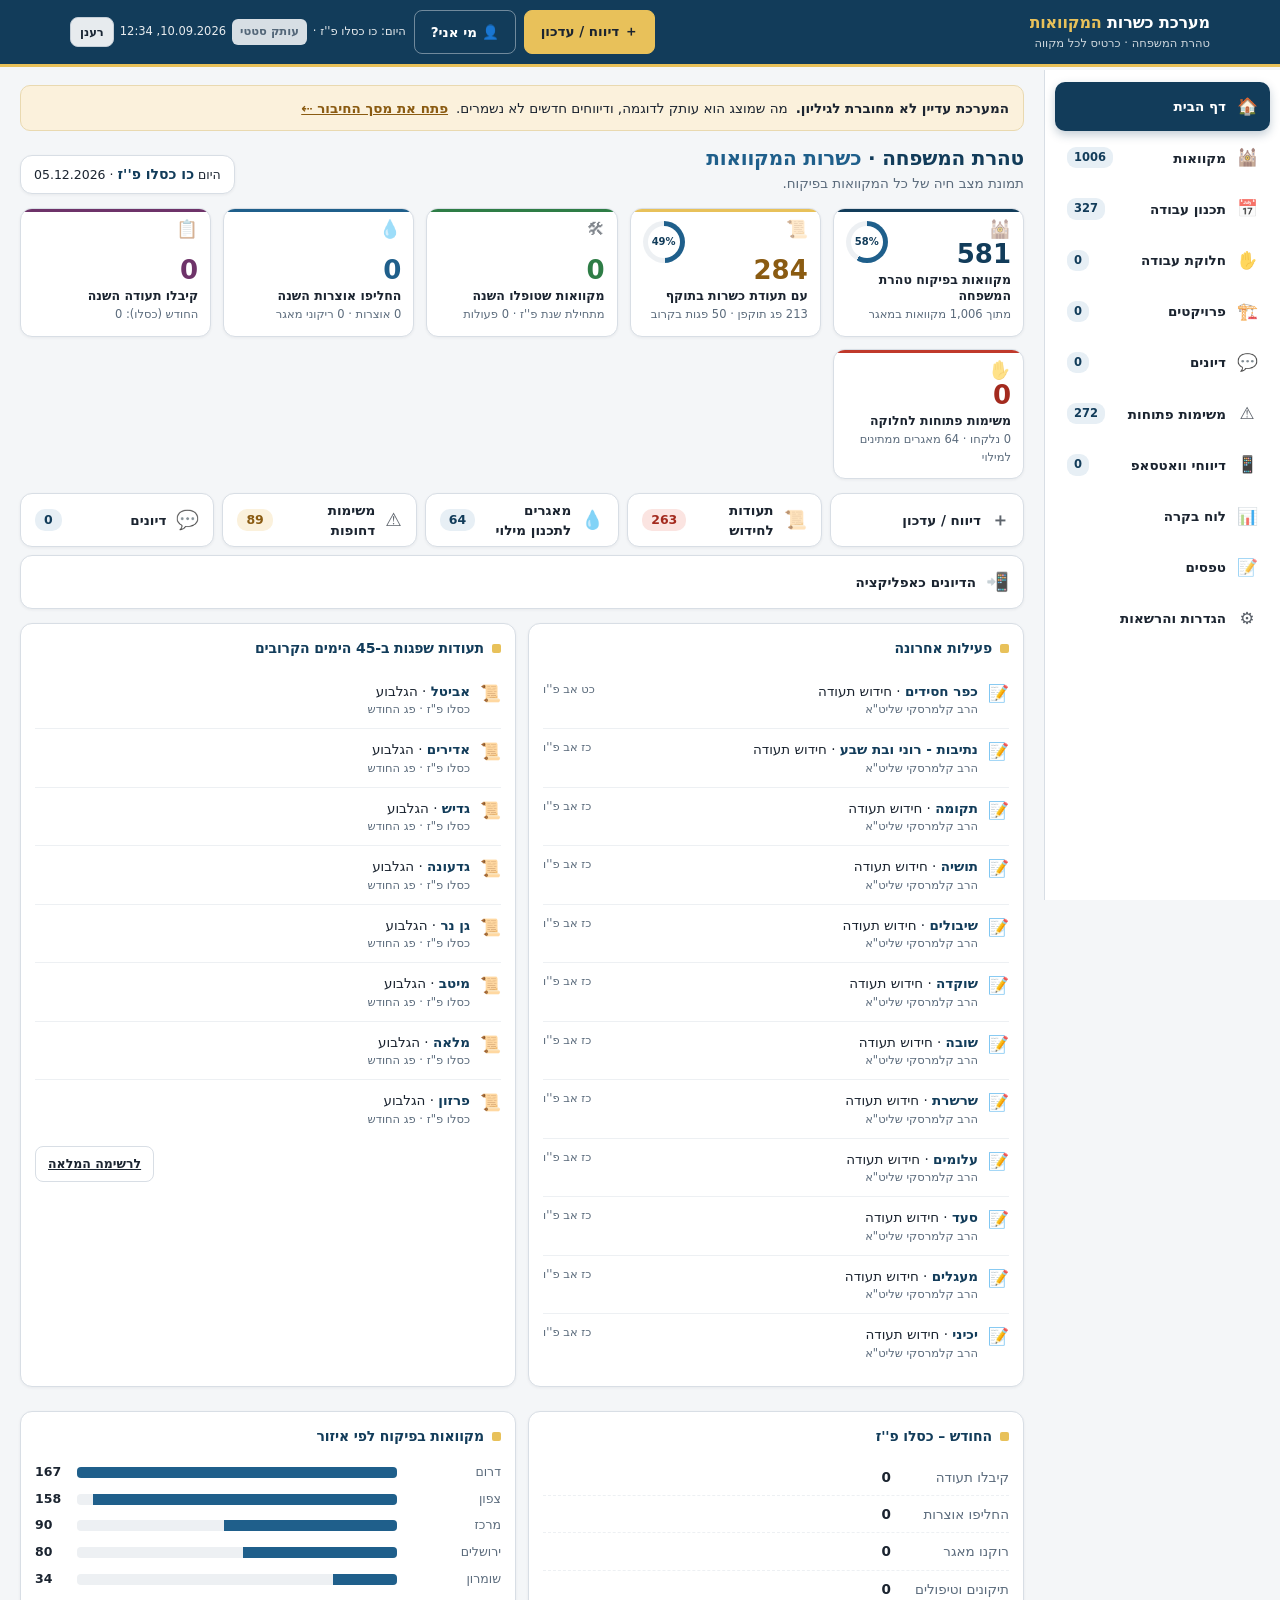
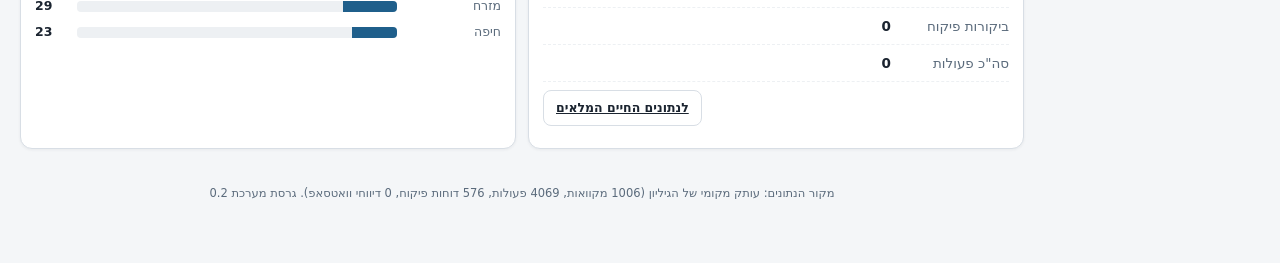
==== app/index.html @ 6f874e1f "סריקת הסתרות בכל המסכים: תיקון פס המדורים והניווט אליו בעקבות הבאג של רשימת ההשלמה, סרקתי את כל האפל" ====
<!DOCTYPE html>
<html lang="he" dir="rtl">
<head>
<meta charset="UTF-8">
<meta name="viewport" content="width=device-width, initial-scale=1.0">
<title>מערכת כשרות המקוואות</title>
<link rel="manifest" href="manifest.json" id="appManifest">
<!-- ?app=talk הוא קיצור ישן. הוא הפנה למניפסט באותו scope של האפליקציה הראשית,
     וכרום מזהה אפליקציה לפי scope – ולכן לא היה מציע להתקין אותה בנפרד לעולם.
     הפניה לאפליקציית הדיונים האמיתית, שיושבת בתיקייה ובscope משלה. -->
<script>if(/[?&]app=talk/.test(location.search)){location.replace("talk/"+location.hash);}</script>
<meta name="theme-color" content="#123C5A">
<meta name="apple-mobile-web-app-capable" content="yes">
<meta name="apple-mobile-web-app-title" content="מקוואות">
<meta name="apple-mobile-web-app-status-bar-style" content="black-translucent">
<link rel="apple-touch-icon" href="apple-touch-icon.png">
<link rel="icon" href="icon-192.png">
<style>
/* ============================================================
   מערכת כשרות המקוואות — מערכת העיצוב.
   CSS טהור · גופני מערכת · RTL לוגי בלבד · Mobile-first
   אותו קובץ משרת גם את אפליקציית הדיונים (app/talk/).
   ============================================================ */

:root{
  /* ---- טוקנים בסיסיים ---- */
  --bg:#F4F6F8; --card:#fff; --line:#D8DEE5; --ink:#1B2430; --muted:#5B6B7C;
  --brand:#123C5A; --brand-2:#1F5F8B; --brand-soft:#E7EFF5; --accent:#E8C15A;
  --ok:#2E7D46; --ok-soft:#E3F3E7; --warn:#B7791F; --warn-soft:#FBF1DC;
  --bad:#C0392B; --bad-soft:#FBE4E1;
  --gray-soft:#EDF0F3; --radius:10px; --shadow:0 1px 3px rgba(27,36,48,.06);

  --line-soft:#EDF0F3;                /* קו הפרדה פנימי בתוך כרטיס */
  --brand-deep:#0E3049;               /* פס לשוניות בכותרת כהה */
  --ink-3:#9AA7B4;                    /* טקסט placeholder */
  --ok-ink:#216235;                   /* טקסט ירוק על ok-soft — AA */
  --warn-ink:#8A5B12;                 /* טקסט כתום על warn-soft — AA */
  --bad-ink:#A32A1E;                  /* טקסט אדום על bad-soft — AA */
  --none:#B8C2CC;                     /* מצב "אין תעודה" */
  --accent-soft:#FDFBF4;              /* רקע "טרם מולא" */
  --accent-line:#EDE1C4;

  --s1:4px; --s2:8px; --s3:12px; --s4:14px; --s5:18px; --s6:24px;
  --radius-sm:8px; --radius-lg:12px; --radius-pill:99px;
  --shadow-2:0 6px 18px rgba(18,36,48,.12);
  --shadow-nav:0 -2px 10px rgba(18,36,48,.06);
  --tap:44px;                         /* מינימום שטח מגע */
  --fs-0:11.5px; --fs-1:12.5px; --fs-2:13.5px; --fs-3:14px;
  --fs-4:16px; --fs-5:20px; --fs-6:26px;
  --font:system-ui,-apple-system,"Segoe UI","Noto Sans Hebrew","Arial Hebrew",Arial,sans-serif;
  --head-h:62px;                      /* גובה הכותרת הדביקה */
  --modal-head-h:67px;                /* כותרת המודאל — פס המדורים נדבק מתחתיה.
                                         forms.js דורס בגובה הנמדד בפועל (כותרת
                                         שנשברת לשתי שורות גבוהה יותר). */
  --bot-h:68px;                       /* גובה סרגל הניווט התחתון */
}

*{box-sizing:border-box;margin:0;padding:0}
[hidden]{display:none!important}
html{font-size:16px}
body{background:var(--bg);color:var(--ink);font-family:var(--font);line-height:1.5;
  min-height:100vh;-webkit-text-size-adjust:100%;padding-bottom:calc(var(--bot-h) + env(safe-area-inset-bottom))}
a{color:var(--brand-2)}
a:hover{color:var(--brand)}
button{font-family:inherit;cursor:pointer}
input,select,textarea{font-family:inherit;font-size:var(--fs-3)}
:focus-visible{outline:3px solid var(--accent);outline-offset:1px}
h1,h2,h3,h4{font-weight:600;letter-spacing:-.01em}
.num,.v,.stat .v,.t3 .num,.live table td{font-variant-numeric:tabular-nums}

/* ============================ שלד ============================ */
header{background:var(--brand);color:#fff;border-bottom:3px solid var(--accent);
  position:sticky;top:0;z-index:20}
.head-inner{max-width:1180px;margin:0 auto;padding:10px 14px}
.head-top{display:flex;align-items:center;gap:10px;flex-wrap:nowrap}
.brand{display:flex;align-items:center;gap:10px;min-width:0}
.brand > div{min-width:0;overflow:hidden}
.brand h1{font-size:var(--fs-4);font-weight:600;white-space:nowrap}
.brand h1 span{color:var(--accent)}
.brand .sub{font-size:var(--fs-0);opacity:.8;white-space:nowrap;overflow:hidden;text-overflow:ellipsis}
.head-actions{display:flex;align-items:center;gap:var(--s2);margin-inline-start:auto}
.head-meta{font-size:var(--fs-0);opacity:.9;display:none;align-items:center;gap:6px}
.head-meta .btn.small{padding:0 9px;min-height:30px;font-size:var(--fs-0)}
.nav-toggle{display:inline-flex;align-items:center;justify-content:center;background:transparent;
  border:1px solid rgba(255,255,255,.4);color:#fff;border-radius:var(--radius-sm);
  width:40px;height:40px;font-size:1.15rem;flex:none}
.nav-toggle.back{font-size:1.4rem;font-weight:600}

.layout{display:flex;align-items:flex-start}
.sidenav{position:fixed;top:0;bottom:0;inset-inline-start:0;width:82vw;max-width:300px;height:100vh;
  z-index:70;background:var(--card);padding:18px 10px;overflow-y:auto;
  transform:translateX(-100%);transition:transform .2s ease;box-shadow:var(--shadow-2)}
[dir="rtl"] .sidenav{transform:translateX(100%)}
body.nav-open .sidenav{transform:none}
.nav-backdrop{display:none}
body.nav-open .nav-backdrop{display:block;position:fixed;inset:0;background:rgba(18,36,48,.4);z-index:65}
nav{display:flex;flex-direction:column;gap:2px}
nav a{display:flex;align-items:center;gap:10px;color:var(--ink);text-decoration:none;
  padding:12px;font-weight:600;font-size:var(--fs-2);border-radius:var(--radius);min-height:var(--tap)}
nav a .ic{font-size:1.05rem;width:22px;text-align:center;flex:none;opacity:.75}
nav a .t{flex:1}
nav a:hover{background:var(--gray-soft);color:var(--ink)}
nav a.on{background:var(--brand);color:#fff}
nav a.on .ic{opacity:1}
nav a .n{background:var(--brand-soft);color:var(--brand);border-radius:9px;padding:2px 7px;
  font-size:var(--fs-0);font-weight:600}
nav a .n:empty{display:none}
nav a.on .n{background:rgba(255,255,255,.22);color:#fff}
main{flex:1;min-width:0;max-width:1180px;margin:0 auto;padding:var(--s4) var(--s4) var(--s6)}
.view{display:none}.view.on{display:block}
.footer{margin-top:var(--s6);font-size:var(--fs-0);color:var(--muted);text-align:center}

/* סרגל ניווט תחתון — מובייל בלבד */
.botnav{position:fixed;inset-inline:0;bottom:0;z-index:60;display:flex;flex-direction:row;align-items:flex-end;
  justify-content:space-around;background:var(--card);border-top:1px solid var(--line);
  box-shadow:var(--shadow-nav);padding:6px 4px calc(6px + env(safe-area-inset-bottom))}
.botnav a{flex:1;max-width:80px;display:flex;flex-direction:column;align-items:center;gap:3px;
  text-decoration:none;color:var(--muted);font-size:var(--fs-0);font-weight:600;
  padding:6px 0;position:relative;min-height:var(--tap)}
.botnav a .ic{font-size:1.15rem;line-height:1}
/* nav a / nav a.on הכלליים חלים גם כאן (הסרגל הוא <nav>) — לנטרל רקע ומצב ריחוף */
.botnav a:hover{background:none;color:var(--brand)}
.botnav a.on{background:none;color:var(--brand)}
.botnav a .n{position:absolute;top:0;inset-inline-start:52%;min-width:17px;height:17px;
  background:var(--bad);color:#fff;border-radius:var(--radius-pill);
  font-size:10px;line-height:17px;text-align:center;padding:0 4px}
.botnav a .n:empty{display:none}
.botnav .fab{margin-top:-26px}
.botnav .fab .ic{width:56px;height:56px;border-radius:50%;background:var(--accent);color:var(--ink);
  display:flex;align-items:center;justify-content:center;font-size:1.5rem;
  box-shadow:0 6px 16px rgba(201,155,46,.45)}
body.talk-app .botnav,body.talk-app .sidenav,body.talk-app .nav-toggle:not(.back),
body.talk-app #btnReport{display:none}
body.talk-app{padding-bottom:0}
/* מודאל פתוח: הסרגל צף מעליו (z-index 60 מול 50) והסתיר את רשימת ההשלמה
   של שם המקווה. הוא גם מיותר כל עוד המודאל פתוח. */
body:has(.modal-bg:not([hidden])) .botnav{display:none}
body:has(.modal-bg:not([hidden])) .toast{bottom:var(--s4)}

/* ============================ כלים ============================ */
.toolbar{background:var(--card);border:1px solid var(--line);border-radius:var(--radius-lg);
  padding:var(--s3);margin-bottom:var(--s4);box-shadow:var(--shadow)}
.toolbar .row{display:flex;gap:var(--s2);flex-wrap:wrap;align-items:end}
.field{display:flex;flex-direction:column;gap:3px;min-width:130px;flex:1}
.field.grow{flex:3;min-width:100%}
.field label{font-size:var(--fs-0);font-weight:600;color:var(--muted)}
.field input,.field select{padding:11px 12px;border:1px solid var(--line);border-radius:var(--radius-sm);
  background:var(--card);width:100%;min-height:var(--tap);color:var(--ink)}
.field input::placeholder{color:var(--ink-3)}
.field input:focus,.field select:focus{border-color:var(--brand-2);outline:none;
  box-shadow:0 0 0 3px rgba(31,95,139,.15)}
.toolbar .summary{margin-top:var(--s2);font-size:var(--fs-1);color:var(--muted);
  display:flex;gap:var(--s3);flex-wrap:wrap;align-items:center}

.btn{border:1px solid var(--line);background:var(--card);border-radius:var(--radius-sm);
  padding:0 16px;min-height:var(--tap);font-weight:600;font-size:var(--fs-2);color:var(--ink);
  display:inline-flex;align-items:center;justify-content:center;gap:6px;white-space:nowrap}
.btn:hover{border-color:var(--brand-2);color:var(--brand)}
.btn:active{background:var(--brand-soft)}
.btn.primary{background:var(--brand);color:#fff;border-color:var(--brand)}
.btn.primary:hover{background:var(--brand-deep);color:#fff}
.btn.small{min-height:36px;padding:0 12px;font-size:var(--fs-1)}
.btn.danger{color:var(--bad);border-color:var(--bad)}
.btn.danger:hover{background:var(--bad-soft);color:var(--bad-ink)}
.btn[disabled]{opacity:.45;cursor:not-allowed}
.btn.block{width:100%}
/* וריאנטים של כפתורי הכותרת — חייבים לבוא אחרי .btn, אחרת היא דורסת אותם */
.report-btn{background:var(--accent);color:var(--ink);border-color:var(--accent);
  font-size:var(--fs-2);font-weight:600;white-space:nowrap}
.report-btn:hover{background:#F2D077;border-color:#F2D077;color:var(--ink)}
.user-btn{background:transparent;color:#fff;border-color:rgba(255,255,255,.4)}
.user-btn:hover{color:#fff;border-color:#fff}
/* בטלפון כפתור הדיווח יושב ב-FAB שבסרגל התחתון — כפילות בכותרת רק דוחקת את השם */
@media (max-width:900px){
  .report-btn{display:none}
  .brand h1{overflow:hidden;text-overflow:ellipsis}
  .head-actions .btn{padding:0 11px;font-size:var(--fs-1)}
}

.chips{display:flex;gap:6px;flex-wrap:wrap}
.chip{border:1px solid var(--line);background:var(--card);border-radius:var(--radius-pill);
  padding:9px 13px;font-size:var(--fs-1);font-weight:600;color:var(--muted);min-height:38px;
  display:inline-flex;align-items:center}
.chip.on{background:var(--brand);color:#fff;border-color:var(--brand)}
.chip .n{margin-inline-start:6px;background:var(--gray-soft);color:var(--muted);
  border-radius:9px;padding:1px 7px;font-size:var(--fs-0)}
.chip .n:empty{display:none}
.chip.on .n{background:rgba(255,255,255,.22);color:#fff}

.badge{display:inline-flex;align-items:center;gap:4px;border-radius:6px;padding:4px 8px;
  font-size:var(--fs-0);font-weight:600;background:var(--gray-soft);color:var(--muted);white-space:nowrap}
/* סימן צורני לפני הצבע — הבחנה גם בעיוורון צבעים */
.badge.ok{background:var(--ok-soft);color:var(--ok-ink)}
.badge.ok::before{content:"✓"}
.badge.warn{background:var(--warn-soft);color:var(--warn-ink)}
.badge.warn::before{content:"▲"}
.badge.bad{background:var(--bad-soft);color:var(--bad-ink)}
.badge.bad::before{content:"■"}
.badge.brand{background:var(--brand-soft);color:var(--brand)}

.pills{display:flex;gap:6px;flex-wrap:wrap}
.pill{border:1px solid var(--line);border-radius:var(--radius-sm);padding:0 14px;min-height:var(--tap);
  font-size:var(--fs-2);cursor:pointer;background:var(--card);color:var(--muted);
  display:inline-flex;align-items:center;justify-content:center;position:relative;flex:1;min-width:80px}
.pill input{position:absolute;opacity:0;width:0;height:0}
.pill:has(input:checked){background:var(--brand);color:#fff;border-color:var(--brand);font-weight:600}
.pill.p0:has(input:checked){background:var(--ok);border-color:var(--ok)}
.pill.p1:has(input:checked){background:var(--warn);border-color:var(--warn)}
.pill.p2:has(input:checked){background:var(--bad);border-color:var(--bad)}
.pill.chk{flex:0 0 auto}
.pill.chk:has(input:checked)::before{content:"✓ "}

/* ==================== רשימת המקוואות ==================== */
.grid{display:grid;grid-template-columns:1fr;gap:var(--s3)}
.mcard{background:var(--card);border:1px solid var(--line);border-radius:var(--radius-lg);
  padding:var(--s3) var(--s4);box-shadow:var(--shadow);cursor:pointer;display:flex;flex-direction:column;
  gap:5px;text-decoration:none;color:inherit;border-inline-start:5px solid var(--none);position:relative}
.mcard:hover{border-color:var(--brand-2)}
.mcard.s-ok{border-inline-start-color:var(--ok)}
.mcard.s-warn{border-inline-start-color:var(--warn)}
.mcard.s-bad{border-inline-start-color:var(--bad)}
.mcard.s-none{border-inline-start-color:var(--none)}
.mcard h3{font-size:var(--fs-4);line-height:1.3}
.mcard .loc{font-size:var(--fs-1);color:var(--muted)}
.mcard .tags{display:flex;gap:5px;flex-wrap:wrap;margin-top:3px}
.mcard .kv{font-size:var(--fs-1);color:var(--muted);display:flex;justify-content:space-between;
  gap:var(--s2);margin-top:5px;padding-top:var(--s2);border-top:1px dashed var(--line)}
.mcard .kv b{color:var(--ink);font-weight:600}
.more{display:flex;justify-content:center;padding:var(--s5)}
.empty{padding:32px 20px;text-align:center;color:var(--muted);font-size:var(--fs-2)}

/* ========================= דף הבית ========================= */
.hero{display:flex;justify-content:space-between;align-items:flex-end;gap:var(--s3);
  flex-wrap:wrap;margin-bottom:var(--s4)}
.hero h2{font-size:var(--fs-5);color:var(--brand)}
.hero h2 span{color:var(--brand-2)}
.hero .sub{color:var(--muted);font-size:var(--fs-2)}
.hero .today{background:var(--card);border:1px solid var(--line);border-radius:var(--radius-lg);
  padding:8px 13px;font-size:var(--fs-1);box-shadow:var(--shadow)}
.hero .today b{color:var(--brand);font-size:var(--fs-3);font-weight:600}

/* האריחים שוטחו: כרטיס לבן, מספר צבוע, פס מצב דק. בלי גרדיאנט ובלי 3D. */
.tiles3d{display:grid;grid-template-columns:1fr 1fr;gap:var(--s3);margin-bottom:var(--s4)}
.t3{position:relative;background:var(--card);border:1px solid var(--line);
  border-radius:var(--radius-lg);padding:var(--s3);text-decoration:none;color:var(--ink);
  display:flex;flex-direction:column;gap:2px;min-height:112px;box-shadow:var(--shadow);overflow:hidden}
.t3::before{content:"";position:absolute;inset-block-start:0;inset-inline:0;height:3px;background:var(--brand)}
.t3:hover{border-color:var(--brand-2);color:var(--ink)}
.t3 .ic{font-size:1.1rem;line-height:1;opacity:.55}
.t3 .num{font-size:var(--fs-6);font-weight:600;line-height:1.15;margin-top:auto;color:var(--brand)}
.t3 .lbl{font-size:var(--fs-1);font-weight:600;line-height:1.3}
.t3 .sub{font-size:var(--fs-0);color:var(--muted)}
.t3.gold::before{background:var(--accent)}   .t3.gold .num{color:var(--warn-ink)}
.t3.green::before{background:var(--ok)}      .t3.green .num{color:var(--ok)}
.t3.teal::before{background:var(--brand-2)}  .t3.teal .num{color:var(--brand-2)}
.t3.plum::before{background:#6E3369}         .t3.plum .num{color:#6E3369}
.t3.rust::before{background:var(--bad)}      .t3.rust .num{color:var(--bad-ink)}
.t3 .ring{position:absolute;top:var(--s3);inset-inline-end:var(--s3);width:42px;height:42px;border-radius:50%;
  background:conic-gradient(var(--brand-2) calc(var(--p) * 1%),var(--gray-soft) 0);display:grid;place-items:center}
.t3 .ring::after{content:attr(data-p) "%";width:32px;height:32px;border-radius:50%;background:var(--card);
  display:grid;place-items:center;font-size:10px;font-weight:600;color:var(--brand)}

.quick{display:flex;gap:var(--s2);flex-wrap:wrap;margin-bottom:var(--s4)}
.quick a,.quick button{flex:1 1 100%;text-decoration:none;background:var(--card);border:1px solid var(--line);
  border-radius:var(--radius-lg);padding:0 var(--s4);min-height:54px;box-shadow:var(--shadow);color:var(--ink);
  display:flex;align-items:center;gap:10px;font-weight:600;font-size:var(--fs-2);font-family:inherit}
.quick a:hover,.quick button:hover{border-color:var(--brand-2);color:var(--ink)}
.quick .ic{font-size:1.15rem;opacity:.7}
.quick .n{margin-inline-start:auto;background:var(--brand-soft);color:var(--brand);
  border-radius:10px;padding:2px 9px;font-size:var(--fs-1)}
.quick .n.bad{background:var(--bad-soft);color:var(--bad-ink)}
.quick .n.warn{background:var(--warn-soft);color:var(--warn-ink)}
.home-grid{display:grid;grid-template-columns:1fr;gap:var(--s3)}
.feed{list-style:none}
.feed li{display:flex;gap:10px;padding:10px 0;border-bottom:1px solid var(--line-soft);
  font-size:var(--fs-2);align-items:flex-start}
.feed li:last-child{border-bottom:0}
.feed .fi{font-size:1.05rem;flex:none}
.feed .ft{flex:1;min-width:0}
.feed .ft b a{text-decoration:none;color:var(--brand);font-weight:600}
.feed small{color:var(--muted);display:block;font-size:var(--fs-0)}

/* ======================= כרטיס מקווה ======================= */
.back{display:inline-flex;align-items:center;gap:6px;margin-bottom:var(--s2);
  font-size:var(--fs-2);text-decoration:none;font-weight:600;min-height:36px}
.card-head{background:var(--card);border:1px solid var(--line);border-radius:var(--radius-lg);
  padding:var(--s4) var(--s4);box-shadow:var(--shadow);margin-bottom:var(--s3)}
.card-head .title{display:flex;justify-content:space-between;align-items:flex-start;gap:var(--s3);flex-wrap:wrap}
.card-head h2{font-size:var(--fs-5);color:var(--brand)}
.card-head .loc{color:var(--muted);font-size:var(--fs-2);margin-top:2px}
.card-head .tags{display:flex;gap:6px;flex-wrap:wrap;margin-top:var(--s2)}
.card-head .actions{display:flex;gap:var(--s2);flex-wrap:wrap;width:100%}
.card-head .actions .btn{flex:1}
.card-head .actions .btn.primary{flex:2}
.kpis{display:grid;grid-template-columns:1fr 1fr;gap:var(--s2);margin-top:var(--s3)}
.kpi{background:var(--brand-soft);border-radius:var(--radius);padding:9px 11px}
.kpi .l{font-size:var(--fs-0);color:var(--muted);font-weight:600}
.kpi .v{font-size:var(--fs-3);font-weight:600;color:var(--brand)}
.kpi .v.v-bad{color:var(--bad-ink)}
.kpi .s{font-size:var(--fs-0);color:var(--muted)}

/* לשוניות: גלילה אופקית עם עיגון, לא גלישה לשורות */
.tabs{display:flex;gap:2px;overflow-x:auto;scroll-snap-type:x proximity;
  -webkit-overflow-scrolling:touch;border-bottom:1px solid var(--line);margin-bottom:var(--s3)}
.tabs::-webkit-scrollbar{display:none}
.tabs button{background:none;border:none;padding:12px var(--s3);font-weight:600;font-size:var(--fs-2);
  color:var(--muted);border-bottom:3px solid transparent;margin-bottom:-1px;white-space:nowrap;
  scroll-snap-align:start;min-height:var(--tap)}
.tabs button.on{color:var(--brand);border-bottom-color:var(--brand)}
.tabs button .n{background:var(--gray-soft);border-radius:9px;padding:1px 7px;
  font-size:var(--fs-0);margin-inline-start:5px}
.tabs button.on .n{background:var(--brand-soft);color:var(--brand)}
.pane{display:none}.pane.on{display:block}

.panel{background:var(--card);border:1px solid var(--line);border-radius:var(--radius-lg);
  padding:var(--s4);margin-bottom:var(--s3);box-shadow:var(--shadow)}
.panel h3{font-size:var(--fs-3);margin-bottom:var(--s3);display:flex;align-items:center;gap:var(--s2);color:var(--brand)}
.panel h3::before{content:"";width:9px;height:9px;background:var(--accent);border-radius:2px;flex:none}
.panel-tools{display:flex;justify-content:flex-end;gap:var(--s2);margin-bottom:var(--s2)}
.dl{display:grid;grid-template-columns:1fr;gap:0}
.dl div{display:flex;gap:var(--s2);padding:8px 0;border-bottom:1px dashed var(--line-soft);font-size:var(--fs-2)}
.dl dt{color:var(--muted);min-width:110px;flex:none}
.dl dd{font-weight:600;word-break:break-word}
.dl dd.none{color:var(--ink-3);font-weight:400}
.dl dd small{color:var(--muted);font-weight:400}
.dl code{direction:ltr;unicode-bidi:isolate;white-space:nowrap;font-size:var(--fs-0);
  background:var(--gray-soft);border-radius:4px;padding:1px 5px}
.tiles{display:grid;grid-template-columns:1fr;gap:var(--s2)}
.tile{border:1px solid var(--line);border-radius:var(--radius);padding:11px 13px;background:var(--card)}
.tile h4{font-size:var(--fs-2);margin-bottom:6px;display:flex;justify-content:space-between;
  align-items:center;gap:var(--s2);flex-wrap:wrap}
.tile .r{display:flex;justify-content:space-between;gap:var(--s2);font-size:var(--fs-1);
  padding:4px 0;color:var(--muted)}
.tile .r b{color:var(--ink);font-weight:600}

.timeline{list-style:none}
.timeline li{display:grid;grid-template-columns:1fr;gap:4px;padding:11px 0;
  border-bottom:1px solid var(--line-soft);font-size:var(--fs-2)}
.timeline .d{font-weight:600;color:var(--brand)}
.timeline .d small{color:var(--muted);font-weight:400;font-size:var(--fs-0);margin-inline-start:6px}
.timeline .t{display:flex;flex-direction:column;gap:4px}
.timeline .t .h{display:flex;gap:6px;flex-wrap:wrap;align-items:center;font-weight:600}
.timeline .t .n{color:var(--muted);font-size:var(--fs-1)}

.insp{border:1px solid var(--line);border-radius:var(--radius);margin-bottom:var(--s2);overflow:hidden}
.insp > summary{list-style:none;cursor:pointer;padding:12px var(--s3);display:flex;gap:var(--s2);
  flex-wrap:wrap;align-items:center;background:var(--card);min-height:var(--tap)}
.insp > summary::-webkit-details-marker{display:none}
.insp > summary .d{font-weight:600;color:var(--brand);min-width:120px}
.insp > summary .r{color:var(--muted);font-size:var(--fs-1);flex:1}
.insp[open] > summary{border-bottom:1px solid var(--line);background:var(--brand-soft)}
.insp .body{padding:var(--s3);display:grid;grid-template-columns:1fr;gap:var(--s2)}
.sec{border:1px solid var(--line);border-radius:var(--radius);padding:10px 12px}
.sec h4{font-size:var(--fs-2);margin-bottom:6px;display:flex;justify-content:space-between;gap:var(--s2)}
.sec .f{display:flex;justify-content:space-between;gap:var(--s2);font-size:var(--fs-1);
  padding:5px 0;border-bottom:1px dotted var(--line-soft)}
.sec .f span:first-child{color:var(--muted)}
.sec .f.v-ok span:last-child{color:var(--ok-ink);font-weight:600}
.sec .f.v-warn span:last-child{color:var(--warn-ink);font-weight:600}
.sec .f.v-bad span:last-child{color:var(--bad-ink);font-weight:600}
.sec .f.v-ok span:last-child::before{content:"✓ "}
.sec .f.v-warn span:last-child::before{content:"▲ "}
.sec .f.v-bad span:last-child::before{content:"■ "}
.sec .f.note{flex-direction:column;gap:2px}
.sec .f.note span:last-child{font-style:italic}
.guidance{grid-column:1/-1;background:var(--warn-soft);border-radius:var(--radius);
  padding:10px 13px;font-size:var(--fs-2);color:var(--ink)}

/* ========================== טפסים ========================== */
.rform .fgrid{display:grid;grid-template-columns:1fr;gap:var(--s3)}
.rform .ff{display:flex;flex-direction:column;gap:6px}
.rform .ff.wide{grid-column:1/-1}
.rform label,.rform .lbl{font-size:var(--fs-2);font-weight:600;color:var(--ink)}
.rform input,.rform select,.rform textarea{width:100%;padding:11px 12px;border:1px solid var(--line);
  border-radius:var(--radius-sm);font-size:var(--fs-3);min-height:var(--tap);background:var(--card);color:var(--ink)}
.rform textarea{min-height:64px;line-height:1.5}
.rform input:focus,.rform select:focus,.rform textarea:focus{border-color:var(--brand-2);outline:none;
  box-shadow:0 0 0 3px rgba(31,95,139,.15)}
.rform .heb{color:var(--brand);font-weight:600;font-size:var(--fs-0)}
.rform .req{color:var(--bad)}
.rform small.hint{font-size:var(--fs-0);color:var(--muted)}
/* "טרם מולא": כל שדה בדיקה שאין בו בחירה מסומן בלי JS */
.rform .ff.st:not(:has(input:checked)){background:var(--accent-soft);border-inline-start:3px solid var(--accent);
  border-radius:var(--radius-sm);padding:8px 10px;margin-inline-start:-10px}
.rform .ff.st:not(:has(input:checked)) .lbl::after{content:"טרם מולא";margin-inline-start:8px;
  background:var(--warn-soft);color:var(--warn-ink);border-radius:6px;padding:3px 7px;
  font-size:var(--fs-0);font-weight:600;white-space:nowrap}
.rform .ff.st:not(:has(input:checked)) .pill{border-color:var(--accent-line)}

.fsec{border:1px solid var(--line);border-radius:var(--radius);margin-top:var(--s3);overflow:hidden;background:var(--card)}
.fsec summary{cursor:pointer;padding:13px var(--s4);font-weight:600;color:var(--brand);
  background:var(--brand-soft);list-style:none;display:flex;align-items:center;gap:var(--s2);min-height:var(--tap)}
.fsec summary::-webkit-details-marker{display:none}
.fsec summary::after{content:"⌄";margin-inline-start:auto;color:var(--brand-2);font-weight:400}
.fsec[open] summary::after{content:"⌃"}
.fsec .cnt{font-size:var(--fs-0);font-weight:600;color:var(--warn-ink);background:var(--warn-soft);
  border-radius:6px;padding:3px 8px}
.fsec .cnt:empty{display:none}
.fsec.done summary{background:var(--ok-soft);color:var(--ok-ink)}
.fsec.done .cnt{background:#fff;color:var(--ok-ink)}
.fsec.done summary::before{content:"✓ "}
.fsec .fgrid{padding:var(--s4)}
/* פס מדורים דביק + מדד התקדמות */
.fsecnav{position:sticky;top:var(--modal-head-h);z-index:1;display:flex;flex-direction:row;gap:5px;overflow-x:auto;
  background:var(--brand-deep);margin:0 calc(-1 * var(--s4));padding:var(--s2) var(--s4);
  scroll-snap-type:x proximity}
.fsecnav::-webkit-scrollbar{display:none}
.fsecnav a{flex:none;scroll-snap-align:start;text-decoration:none;white-space:nowrap;
  background:rgba(255,255,255,.12);color:#D6E2EC;border-radius:6px;padding:8px 10px;
  font-size:var(--fs-1);font-weight:600}
.fsecnav a .c{opacity:.75;font-weight:400}
.fsecnav a.on{background:#fff;color:var(--brand)}
.rform-main{min-width:0}
.fsecnav a.done{background:var(--ok-soft);color:var(--ok-ink)}
.rform-prog{display:flex;align-items:center;gap:var(--s2);font-size:var(--fs-1);color:var(--muted);
  margin-top:var(--s2)}
.rform-prog .trk{flex:1;height:6px;background:var(--gray-soft);border-radius:var(--radius-pill);overflow:hidden}
.rform-prog .fil{display:block;height:100%;background:var(--ok);border-radius:var(--radius-pill)}
.factions{position:sticky;bottom:0;display:flex;align-items:center;gap:var(--s3);
  margin-top:var(--s4);padding:var(--s3) 0;background:var(--card);border-top:1px solid var(--line);flex-wrap:wrap}
.factions .btn.primary{flex:1;min-width:180px}
.fmsg{font-size:var(--fs-1);color:var(--muted)}
.fmsg.ok{color:var(--ok-ink);font-weight:600}
.fmsg.bad{color:var(--bad-ink);font-weight:600}
.locked{display:flex;align-items:center;gap:var(--s2);background:var(--brand-soft);
  border-radius:var(--radius-sm);padding:10px 12px;flex-wrap:wrap}
.locked b{color:var(--brand)}
.lnk{background:none;border:none;color:var(--brand-2);font-size:var(--fs-1);padding:0;cursor:pointer;
  text-decoration:underline}

/* ==================== טבלאות ודוחות ==================== */
.tbl-wrap{overflow-x:auto;border:1px solid var(--line);border-radius:var(--radius-lg);background:var(--card)}
table{width:100%;border-collapse:collapse;font-size:var(--fs-2);background:var(--card)}
th,td{padding:10px 11px;border-bottom:1px solid var(--line-soft);text-align:start;vertical-align:top}
th{background:var(--brand-soft);color:var(--brand);font-size:var(--fs-0);font-weight:600;
  position:sticky;top:0;white-space:nowrap}
tr:last-child td{border-bottom:0}
tr.link{cursor:pointer}
tr.link:hover td{background:var(--brand-soft)}
.selcol{width:38px}
.selcol input{width:22px;height:22px}

.stat-grid{display:grid;grid-template-columns:1fr 1fr;gap:var(--s2);margin-bottom:var(--s4)}
.stat{background:var(--card);border:1px solid var(--line);border-radius:var(--radius-lg);
  padding:var(--s3);box-shadow:var(--shadow)}
.stat .l{font-size:var(--fs-0);color:var(--muted);font-weight:600}
.stat .v{font-size:var(--fs-6);font-weight:600;color:var(--brand);line-height:1.2}
.stat .s{font-size:var(--fs-0);color:var(--muted)}
.stat.ok .v{color:var(--ok)}.stat.warn .v{color:var(--warn-ink)}.stat.bad .v{color:var(--bad-ink)}
.live{background:var(--card);border:1px solid var(--line);border-radius:var(--radius-lg);
  padding:var(--s4);margin-bottom:var(--s4);box-shadow:var(--shadow)}
.live .hd{display:flex;justify-content:space-between;align-items:center;flex-wrap:wrap;
  gap:var(--s2);margin-bottom:var(--s3)}
.live .hd h3{font-size:var(--fs-3);color:var(--brand)}
.live .hd select{padding:10px 12px;border:1px solid var(--line);border-radius:var(--radius-sm);min-height:var(--tap)}
.live table th{text-align:center}
.live table th:first-child,.live table td:first-child{text-align:start;font-weight:600;font-size:var(--fs-2)}
.live table td{text-align:center;font-size:var(--fs-4);font-weight:600;color:var(--brand)}
.live table td small{display:block;font-size:var(--fs-0);font-weight:400;color:var(--muted)}
.two{display:grid;grid-template-columns:1fr;gap:var(--s3)}
.bar{display:flex;align-items:center;gap:var(--s2);font-size:var(--fs-1);padding:4px 0}
.bar .lbl{min-width:96px;color:var(--muted)}
.bar .trk{flex:1;background:var(--gray-soft);border-radius:4px;height:11px;overflow:hidden}
.bar .fil{height:100%;background:var(--brand-2)}
.bar .num{min-width:34px;font-weight:600;text-align:end}
.due-ok{color:var(--ok-ink);font-weight:600}
.due-warn{color:var(--warn-ink);font-weight:600}
.due-bad{color:var(--bad-ink);font-weight:600}
.due-ok::before{content:"✓ "}.due-warn::before{content:"▲ "}.due-bad::before{content:"■ "}

.forms-list{display:grid;grid-template-columns:1fr;gap:var(--s2)}
.form-link{display:block;text-decoration:none;color:inherit;border:1px solid var(--line);
  border-radius:var(--radius);padding:var(--s4);background:var(--card);box-shadow:var(--shadow)}
.form-link:hover{border-color:var(--brand-2)}
.form-link b{display:block;color:var(--brand);margin-bottom:3px;font-size:var(--fs-3)}
.form-link small{color:var(--muted)}
.note-box{background:var(--brand-soft);border-radius:var(--radius);padding:12px var(--s4);
  font-size:var(--fs-2);margin-bottom:var(--s3);color:var(--ink)}
.note-box.conn{background:var(--warn-soft);border:1px solid #E9D9B0;display:flex;gap:var(--s2);
  flex-wrap:wrap;align-items:center}
.note-box.conn a{font-weight:600;color:var(--warn-ink)}

/* ========================= דיונים ========================= */
.talk{display:grid;grid-template-columns:1fr;gap:var(--s3);align-items:start}
.chlist{background:var(--card);border:1px solid var(--line);border-radius:var(--radius-lg);padding:6px}
.chhead{display:flex;justify-content:space-between;align-items:center;padding:8px 10px;gap:6px}
.chsec{display:flex;justify-content:space-between;align-items:center;font-size:var(--fs-0);
  font-weight:600;color:var(--muted);padding:10px 10px 6px;margin-top:4px;border-top:1px solid var(--line-soft)}
.ch{display:flex;align-items:center;gap:var(--s2);padding:11px 10px;border-radius:var(--radius-sm);
  text-decoration:none;color:var(--ink);font-size:var(--fs-2);min-height:var(--tap)}
.ch .chi{width:34px;height:34px;border-radius:10px;background:var(--gray-soft);text-align:center;
  line-height:34px;flex:none}
.ch span:not(.chi):not(.n){flex:1;min-width:0;overflow:hidden;text-overflow:ellipsis;white-space:nowrap}
.ch small{color:var(--muted);font-size:var(--fs-0);white-space:nowrap}
.ch:hover{background:var(--gray-soft);color:var(--ink)}
.ch.on{background:var(--brand-soft);color:var(--brand);font-weight:600}
.ch.on small{color:var(--brand-2)}
.chmain{background:var(--card);border:1px solid var(--line);border-radius:var(--radius-lg);padding:var(--s3)}
.chtitle{display:flex;justify-content:space-between;align-items:center;gap:var(--s2);flex-wrap:wrap;
  border-bottom:1px solid var(--line);padding-bottom:var(--s2);margin-bottom:var(--s2)}
.chtitle h2{font-size:var(--fs-4);color:var(--brand)}
.chtitle .sub{font-size:var(--fs-1);color:var(--muted)}
.thread{max-height:60vh;overflow-y:auto;display:flex;flex-direction:column;gap:6px;
  padding:var(--s2) 4px;background:linear-gradient(0deg,var(--brand-soft),var(--bg));border-radius:var(--radius)}
.thread .row{display:flex;gap:6px;align-items:flex-end;max-width:90%}
.thread .row.me{align-self:flex-end;flex-direction:row-reverse}
.av{width:30px;height:30px;border-radius:50%;color:#fff;display:flex;align-items:center;
  justify-content:center;font-size:var(--fs-0);font-weight:600;flex:none;margin-bottom:14px}
.msg{background:var(--card);border-radius:12px 12px 12px 4px;padding:8px 11px 5px;
  box-shadow:0 1px 1px rgba(27,36,48,.12);position:relative;min-width:110px}
.msg.me{background:#DCF6E8;border-radius:12px 12px 4px 12px}
.msg .mh{font-size:var(--fs-0);margin-bottom:2px}
.msg .mh b{font-weight:600}
.msg .mb{font-size:var(--fs-3);white-space:pre-wrap;word-break:break-word;line-height:1.5}
.msg .mq{display:block;width:100%;text-align:start;border:none;border-inline-start:3px solid var(--brand-2);
  padding:5px 9px;margin-bottom:5px;font-size:var(--fs-0);color:var(--muted);
  background:rgba(18,60,90,.06);border-radius:6px;cursor:pointer}
.msg .mq b{display:block;color:var(--brand);font-size:var(--fs-0)}
.msg .ma{text-align:end}
.msg.flash{animation:flash 1.2s}
@keyframes flash{0%,100%{box-shadow:0 1px 1px rgba(27,36,48,.12)}30%{box-shadow:0 0 0 3px var(--accent)}}
.mfoot{display:flex;align-items:center;gap:var(--s2);justify-content:flex-end;
  font-size:var(--fs-0);color:var(--muted);margin-top:1px}
.mfoot .tick{color:#34B7F1}
.mfoot .lnk{font-size:var(--fs-0)}
.daysep{text-align:center;margin:6px 0}
.daysep span{background:rgba(18,60,90,.10);color:var(--brand);border-radius:12px;
  padding:3px 12px;font-size:var(--fs-0);font-weight:600}
.msg.sys{background:transparent;border:1px dashed var(--line);align-self:center;max-width:95%;
  font-size:var(--fs-2);box-shadow:none;text-align:center}
.msg.sys .sys-act{margin-top:var(--s2)}
.msg.sys .sys-act .btn{display:inline-flex;text-decoration:none;min-height:38px}
.msg.sys .sys-work{margin-top:var(--s2);display:flex;flex-direction:column;gap:4px;text-align:start}
.msg.sys .swi{display:flex;align-items:center;gap:var(--s2);padding:9px 10px;border:1px solid var(--line);
  border-radius:var(--radius-sm);background:var(--card);cursor:pointer;font-size:var(--fs-2);min-height:40px}
.msg.sys .swi.taken{opacity:.7}
.msg.sys .swi .swn{flex:1;font-weight:600}
.msg.sys .swi small{color:var(--muted)}
.msg.sys .swh{margin-top:4px;font-size:var(--fs-0);color:var(--muted)}
.reacts{display:flex;gap:4px;flex-wrap:wrap;margin-top:5px}
.react{background:var(--card);border:1px solid var(--line);border-radius:var(--radius-pill);
  padding:3px 9px;font-size:var(--fs-1);cursor:pointer;line-height:1.5;min-height:28px}
.react.on{background:var(--brand-soft);border-color:var(--brand-2);color:var(--brand);font-weight:600}
.react.add,.react.quick{opacity:.6;border-style:dashed}
.msg:hover .react.add,.msg:hover .react.quick{opacity:1}
.react.quick:hover{background:var(--brand-soft);border-style:solid}
.epick{position:fixed;background:var(--card);border:1px solid var(--line);border-radius:var(--radius-lg);
  box-shadow:var(--shadow-2);padding:6px;display:flex;flex-wrap:wrap;gap:2px;max-width:268px;z-index:90}
.epick button{background:none;border:none;font-size:1.3rem;cursor:pointer;padding:6px;border-radius:50%;
  min-width:40px;min-height:40px}
.epick button:hover{background:var(--gray-soft)}
.composer{margin-top:var(--s3);border-top:1px solid var(--line);padding-top:var(--s3)}
.composer textarea{width:100%;padding:12px 14px;border:1px solid var(--line);
  border-radius:22px;font-size:var(--fs-3);min-height:var(--tap);resize:vertical}
.composer textarea:focus{border-color:var(--brand-2);outline:none;box-shadow:0 0 0 3px rgba(31,95,139,.15)}
.composer .crow{display:flex;gap:6px;align-items:center;margin-top:var(--s2);flex-wrap:wrap}
.composer .crow .btn{min-height:40px;padding:0 12px;font-size:var(--fs-1)}
.replybox{background:var(--brand-soft);border-radius:var(--radius-sm);padding:8px 11px;
  font-size:var(--fs-1);margin-bottom:6px}
.ctpl{display:flex;gap:6px;flex-wrap:wrap}
.ctpl .chip{cursor:pointer}
.mwrap{position:relative;display:inline-block;max-width:100%}
.msave{position:absolute;inset-inline-end:5px;bottom:5px;background:rgba(18,36,48,.78);color:#fff;
  border-radius:6px;padding:3px 8px;font-size:var(--fs-0);text-decoration:none;line-height:1.6}
.msave:hover{background:rgba(18,36,48,.95);color:#fff}
.mwrap.aud{display:flex;align-items:center;gap:6px;flex-wrap:wrap}
.msave.inline{position:static;background:var(--gray-soft);color:var(--brand);border:1px solid var(--line);
  padding:6px 10px;white-space:nowrap}
.msave.inline:hover{background:var(--brand-soft)}

/* ====================== חלוקת עבודה ====================== */
.wgrid{display:grid;grid-template-columns:1fr;gap:var(--s2)}
.wcard{background:var(--card);border:1px solid var(--line);border-radius:var(--radius-lg);
  padding:var(--s3) var(--s4);box-shadow:var(--shadow);display:flex;flex-direction:column;gap:5px;
  border-inline-start:5px solid var(--line)}
.wcard.open{border-inline-start-color:var(--warn)}
.wcard.taken{border-inline-start-color:var(--brand-2)}
.wcard.done{border-inline-start-color:var(--ok);opacity:.75}
.wcard h4{font-size:var(--fs-4)}
.wcard .wl{font-size:var(--fs-1);color:var(--muted)}
.wcard .wb{display:flex;gap:6px;flex-wrap:wrap;margin-top:var(--s2)}
.wcard .wb .btn{flex:1;min-width:120px}

/* ======================== פרויקטים ======================== */
.pcard{padding:0;overflow:hidden;background:var(--card);border:1px solid var(--line);
  border-radius:var(--radius-lg);box-shadow:var(--shadow);margin-bottom:var(--s3)}
.pcard > summary{list-style:none;cursor:pointer;padding:var(--s4);display:flex;gap:var(--s2);
  align-items:flex-start;min-height:var(--tap)}
.pcard > summary::-webkit-details-marker{display:none}
.pcard > summary:hover{background:var(--brand-soft)}
.pcard > summary .phead{flex:1;min-width:0}
.pcard > summary .pchev{color:var(--brand-2);font-size:var(--fs-2);transition:transform .15s}
.pcard[open] > summary{border-bottom:1px solid var(--line);background:var(--brand-soft)}
.pcard[open] > summary .pchev{transform:rotate(180deg)}
.pcard .pbody{padding:var(--s3) var(--s4) var(--s4)}
.pcard .pbody .pstages{margin-top:0}
.pcard .pbody > .panel-tools{margin-bottom:var(--s3)}
.phead h3{font-size:var(--fs-4);margin-bottom:3px}
.phead .pmeta{font-size:var(--fs-1);color:var(--muted);margin-bottom:3px}
.pprog{display:flex;align-items:center;gap:var(--s2);margin:var(--s2) 0 4px}
.pbar{flex:1;height:8px;background:var(--gray-soft);border-radius:var(--radius-pill);overflow:hidden}
.pbar span{display:block;height:100%;background:var(--ok);border-radius:var(--radius-pill)}
.pstages{display:flex;flex-direction:column;gap:var(--s2);margin-top:var(--s3)}
.pstage{border:1px solid var(--line);border-inline-start:4px solid var(--line);
  border-radius:var(--radius);padding:11px 13px;background:var(--card)}
.pstage.ok{border-inline-start-color:var(--ok);background:var(--ok-soft)}
.pstage.warn{border-inline-start-color:var(--warn);background:var(--warn-soft)}
.pstage.bad{border-inline-start-color:var(--bad);background:var(--bad-soft)}
.pstage.crit{border-inline-start-width:6px;box-shadow:0 0 0 2px var(--warn-soft)}
.pstage.crit .ps-head::before{content:"נקודת אל־חזור";background:var(--warn);color:#fff;
  border-radius:6px;padding:3px 8px;font-size:var(--fs-0);font-weight:600}
.pstage .ps-head{display:flex;align-items:center;gap:var(--s2);flex-wrap:wrap;
  margin-bottom:var(--s2);font-size:var(--fs-2);font-weight:600}
.pstage .ps-row{display:flex;gap:6px;flex-wrap:wrap;align-items:center}
.pstage .ps-row select,.pstage .ps-row input[type=date],.pstage .ps-row input[type=text]{
  padding:9px 11px;border:1px solid var(--line);border-radius:var(--radius-sm);
  background:var(--card);min-height:40px}
.pstage .ps-row input[type=text]{flex:1;min-width:140px}
.pstage .ps-by{display:block;margin-top:5px;color:var(--muted);font-size:var(--fs-0)}
.pstage .ps-who{display:inline-flex;align-items:center;gap:5px;font-size:var(--fs-1);color:var(--muted)}
.pstage .ps-who select{max-width:150px}
.pdone{margin-top:var(--s3);padding:var(--s3) var(--s4);border:1px dashed var(--line);
  border-radius:var(--radius);display:flex;flex-direction:column;gap:6px;align-items:flex-start;
  background:var(--gray-soft)}
.pdone b{font-size:var(--fs-2);color:var(--brand)}
.pdone small{color:var(--muted);font-size:var(--fs-0)}
.pdone.ready,.pdone.ok{border-style:solid;border-color:var(--ok);background:var(--ok-soft)}
.pdone .btn[disabled]{opacity:.45;cursor:not-allowed}
/* גלריית תמונות הפרויקט */
.pgrid{display:grid;grid-template-columns:repeat(auto-fill,minmax(150px,1fr));gap:var(--s3)}
.pgrid .pcard{display:flex;flex-direction:column;text-decoration:none;color:inherit;margin-bottom:0}
.pgrid .pcard img,.pgrid .pcard .pph{width:100%;aspect-ratio:4/3;object-fit:cover;background:var(--gray-soft);
  display:flex;align-items:center;justify-content:center;color:var(--muted);font-size:var(--fs-1)}
.pgrid .pcard .pc{padding:8px 10px;font-size:var(--fs-1);display:flex;flex-direction:column;gap:3px}
.pgrid .pcard .pt{color:var(--muted);font-size:var(--fs-0)}
.pgrid .pcard .pcap{font-weight:600;line-height:1.3}
.pgrid .pcard small{color:var(--muted)}

/* ==================== מודאלים ושונות ==================== */
.modal-bg{position:fixed;inset:0;background:rgba(18,36,48,.5);z-index:50;display:flex;
  align-items:flex-end;justify-content:center;padding:0}
.modal{background:var(--card);border-radius:16px 16px 0 0;width:100%;max-width:640px;
  box-shadow:var(--shadow-2);overflow-y:auto;max-height:94vh}
.modal-head{display:flex;justify-content:space-between;align-items:center;gap:var(--s2);
  padding:var(--s3) var(--s4);background:var(--brand);color:#fff;position:sticky;top:0;z-index:2;
  border-bottom:3px solid var(--accent)}
.modal-head h2{font-size:var(--fs-4)}
.modal-head .x{background:none;border:none;color:#fff;font-size:1.15rem;min-width:40px;min-height:40px}
.modal-body{padding:var(--s4) var(--s4) var(--s6)}
.modal-body label{font-size:var(--fs-2);font-weight:600;color:var(--ink);display:block;margin-bottom:6px}
.modal-body input{width:100%;padding:13px 14px;border:1.5px solid var(--brand-2);
  border-radius:var(--radius-sm);font-size:var(--fs-4);min-height:52px}
.ac{margin-top:var(--s2);border:1px solid var(--line);border-radius:var(--radius-sm);
  overflow:hidden;max-height:46vh;overflow-y:auto}
.ac:empty{display:none}
.ac button{display:flex;justify-content:space-between;gap:var(--s2);width:100%;background:var(--card);
  border:none;border-bottom:1px solid var(--line-soft);padding:13px var(--s4);text-align:start;
  font-size:var(--fs-3);min-height:52px;align-items:center}
.ac button:hover,.ac button.sel{background:var(--brand-soft)}
.ac button small{color:var(--muted)}
.ac .hint{padding:12px var(--s4);color:var(--muted);font-size:var(--fs-2)}
.rm-chosen{display:flex;justify-content:space-between;align-items:center;gap:var(--s2);
  background:var(--brand-soft);border-radius:var(--radius);padding:11px 13px;margin-bottom:var(--s3)}
.rm-chosen .l{font-size:var(--fs-0);color:var(--muted);font-weight:600}
.rm-chosen .v{font-size:var(--fs-4);font-weight:600;color:var(--brand)}
.rm-chosen .s{font-size:var(--fs-1);color:var(--muted)}
.rm-grid{display:grid;grid-template-columns:1fr 1fr;gap:var(--s2)}
.rm-grid button{background:var(--card);border:1px solid var(--line);border-radius:var(--radius);
  padding:var(--s4) var(--s3);font-weight:600;font-size:var(--fs-2);color:var(--brand);
  display:flex;flex-direction:column;align-items:center;justify-content:center;gap:6px;min-height:92px}
.rm-grid button:hover{border-color:var(--brand-2);background:var(--brand-soft)}
.rm-grid button .ic{font-size:1.4rem}
.rm-grid button small{font-weight:400;color:var(--muted);font-size:var(--fs-0);text-align:center}
.rm-grid button.big{grid-column:1/-1;flex-direction:row;text-align:start;gap:var(--s3);
  align-items:center;min-height:72px;border-color:var(--brand);background:var(--brand-soft)}
.rm-grid button.big .ic{font-size:1.7rem}
.rm-grid button.big small{display:block;margin-top:2px;text-align:start}
.rm-grid button.card{border-style:dashed}
.menu{position:relative}
.menu .dd{display:none;position:absolute;inset-inline-end:0;top:calc(100% + 4px);background:var(--card);
  border:1px solid var(--line);border-radius:var(--radius);box-shadow:var(--shadow-2);
  min-width:240px;z-index:5;padding:4px}
.menu.open .dd{display:block}
.menu .dd a{display:block;padding:12px var(--s4);text-decoration:none;color:var(--ink);
  font-size:var(--fs-2);border-radius:6px;min-height:var(--tap)}
.menu .dd a:hover{background:var(--brand-soft)}
.toast{position:fixed;bottom:calc(var(--bot-h) + 12px);inset-inline:var(--s4);margin:0 auto;
  max-width:420px;background:var(--ink);color:#fff;padding:13px var(--s5);border-radius:var(--radius);
  font-size:var(--fs-2);z-index:80;box-shadow:var(--shadow-2);text-align:center}
.hint{color:var(--muted);font-size:var(--fs-1)}
.legal-links{margin:16px 0 6px;font-size:var(--fs-1);color:var(--muted);text-align:center}
.cell-input{width:120px;max-width:100%;padding:7px 9px;border:1px solid var(--line);
  border-radius:var(--radius-sm);background:var(--card);direction:ltr;text-align:start;min-height:36px}
.cell-input:focus{border-color:var(--brand-2);outline:none;box-shadow:0 0 0 3px rgba(31,95,139,.15)}
/* שלד טעינה — במקום ספינר */
.skel{display:flex;flex-direction:column;gap:9px;padding:var(--s4)}
.skel span{display:block;height:12px;border-radius:6px;background:var(--gray-soft)}
.skel span:nth-child(2n){width:60%;background:#F1F4F6}

/* ==================== 641px ומעלה ==================== */
@media (min-width:641px){
  .grid{grid-template-columns:repeat(auto-fill,minmax(270px,1fr))}
  .tiles3d{grid-template-columns:repeat(auto-fit,minmax(180px,1fr))}
  .stat-grid{grid-template-columns:repeat(auto-fit,minmax(170px,1fr))}
  .kpis{grid-template-columns:repeat(auto-fit,minmax(160px,1fr))}
  .dl{grid-template-columns:repeat(auto-fit,minmax(240px,1fr));gap:0 var(--s5)}
  .tiles{grid-template-columns:repeat(auto-fit,minmax(230px,1fr))}
  .two,.home-grid{grid-template-columns:repeat(auto-fit,minmax(330px,1fr))}
  .insp .body{grid-template-columns:repeat(auto-fit,minmax(260px,1fr))}
  .rform .fgrid{grid-template-columns:repeat(auto-fit,minmax(240px,1fr));gap:var(--s3) var(--s4)}
  .wgrid{grid-template-columns:repeat(auto-fill,minmax(290px,1fr))}
  .forms-list{grid-template-columns:repeat(auto-fit,minmax(250px,1fr))}
  .timeline li{grid-template-columns:150px 1fr;gap:var(--s3)}
  .field.grow{min-width:240px}
  .modal-bg{align-items:flex-start;padding:5vh var(--s3)}
  .modal{border-radius:var(--radius-lg)}
  .head-meta{display:flex}
  .pgrid{grid-template-columns:repeat(auto-fill,minmax(200px,1fr))}
}

/* ==================== 901px ומעלה (מחשב) ==================== */
@media (min-width:901px){
  body{padding-bottom:0}
  .botnav{display:none}
  .nav-toggle{display:none}
  .head-inner{padding:10px 20px}
  .brand .sub{font-size:var(--fs-0)}
  .layout{min-height:calc(100vh - 70px)}
  .sidenav{position:sticky;top:70px;inset-inline-start:auto;width:236px;max-width:none;flex:none;
    height:calc(100vh - 70px);transform:none;box-shadow:none;border-inline-end:1px solid var(--line);
    padding:var(--s3) 10px;z-index:1}
  [dir="rtl"] .sidenav{transform:none}
  .nav-backdrop{display:none!important}
  main{padding:var(--s5) 20px 60px}
  nav a.on{box-shadow:0 4px 10px rgba(18,60,90,.25)}
  .card-head .actions{width:auto}
  .card-head .actions .btn,.card-head .actions .btn.primary{flex:none}
  .talk{grid-template-columns:300px 1fr}
  .chlist{position:sticky;top:120px}
  .thread{max-height:64vh}
  .fsecnav{position:sticky;top:0;flex-direction:column;margin:0;background:var(--card);
    border:1px solid var(--line);border-radius:var(--radius-lg);padding:var(--s3) 10px;overflow:visible}
  .fsecnav a{background:transparent;color:var(--muted)}
  .fsecnav a.on{background:var(--brand);color:#fff}
  /* דו"ח הפיקוח מקבל מודאל רחב יותר — עמודת הניווט חונקת אותו ב-640px */
  .modal:has(.rform.split){max-width:980px}
  .rform.split{display:grid;grid-template-columns:210px 1fr;gap:var(--s4);align-items:start}
  .factions{position:static;border-top:0;padding-top:0}
  .quick a,.quick button{flex:1 1 180px}
}

/* ============ בלוקים שנשמרו כלשונם מהגרסה הקודמת ============ */
/* --- מצלמה מובנית (צילום והסרטה מתוך המערכת) --- */
.cammodal{position:fixed;inset:0;background:rgba(0,0,0,.88);z-index:120;display:flex;align-items:center;justify-content:center;padding:10px}
.camwrap{position:relative;width:min(760px,100%);max-height:100%;background:#000;border-radius:14px;overflow:hidden;display:flex;align-items:center;justify-content:center}
.camwrap video{width:100%;max-height:78vh;object-fit:contain;background:#000;display:block}
.camtop{position:absolute;inset-inline:0;top:0;display:flex;align-items:center;gap:10px;padding:8px 12px;color:#fff;background:linear-gradient(rgba(0,0,0,.55),rgba(0,0,0,0))}
.camt{font-weight:800;font-size:.95rem}
.camtime{flex:1;font-size:.9rem;font-weight:700;color:#FF6B6B;letter-spacing:.5px}
.camx{background:rgba(255,255,255,.18);border:none;color:#fff;width:34px;height:34px;border-radius:50%;font-size:1rem;cursor:pointer}
.camx:hover{background:rgba(255,255,255,.32)}
.cambar{position:absolute;inset-inline:0;bottom:0;display:flex;align-items:center;justify-content:space-between;padding:14px 22px;background:linear-gradient(rgba(0,0,0,0),rgba(0,0,0,.6))}
.camflip{background:rgba(255,255,255,.18);border:none;color:#fff;width:44px;height:44px;border-radius:50%;font-size:1.2rem;cursor:pointer}
.camflip:hover{background:rgba(255,255,255,.32)}
.camshot{width:64px;height:64px;border-radius:50%;background:#fff;border:4px solid rgba(255,255,255,.45);cursor:pointer;box-shadow:0 2px 10px rgba(0,0,0,.4)}
.camshot:hover{border-color:#fff}
.camshot.vid{background:var(--bad)}
.camshot.vid.on{background:#fff;border-radius:14px;width:54px;height:54px;border-color:var(--bad)}
@media (max-width:600px){.camwrap{border-radius:0}.camshot{width:58px;height:58px}}
/* --- מדיה: בחירה, תצוגה מקדימה, נגנים --- */
.mpick{display:flex;gap:8px;align-items:center;flex-wrap:wrap}
.mpick .rec.on{background:var(--bad);color:#fff;border-color:var(--bad)}
.mprev{display:flex;gap:6px;flex-wrap:wrap}
.mth{position:relative;display:inline-block}
.mth img{width:64px;height:64px;object-fit:cover;border-radius:8px;border:1px solid var(--line)}
.mth .x{position:absolute;top:-6px;inset-inline-end:-6px;background:var(--bad);color:#fff;border:none;border-radius:50%;width:20px;height:20px;font-size:.7rem;cursor:pointer}
.mth .mfile{width:64px;height:64px;border-radius:8px;border:1px solid var(--line);background:var(--gray-soft);display:flex;flex-direction:column;align-items:center;justify-content:center;font-size:1.4rem;gap:2px}
.mth .mfile small{font-size:.6rem;color:var(--muted);max-width:60px;overflow:hidden;text-overflow:ellipsis;white-space:nowrap}
.mthumbs{display:flex;gap:6px;flex-wrap:wrap;margin-top:6px}
.mthumbs img{width:110px;height:110px;object-fit:cover;border-radius:8px;border:1px solid var(--line);background:var(--gray-soft)}
.mplay{height:34px;max-width:240px}
.mvid{display:inline-flex;flex-direction:column;background:var(--ink);color:#fff;border-radius:8px;padding:10px 14px;text-decoration:none;font-size:.85rem}
.mvid small{opacity:.7;font-size:.7rem}
.pph.audio{flex-direction:column;gap:6px;font-size:1.6rem}
.pph.audio audio{width:90%;height:32px}
/* --- משתמש, תמונות --- */
.avatar{width:22px;height:22px;border-radius:50%;vertical-align:middle;object-fit:cover}
.avatar.big{width:44px;height:44px}
.user-btn small{opacity:.8;font-weight:400}
.umenu{position:fixed;top:64px;left:16px;background:#fff;border:1px solid var(--line);border-radius:12px;box-shadow:0 10px 30px rgba(0,0,0,.18);padding:14px;z-index:60;min-width:260px;display:flex;flex-direction:column;gap:10px}
.um-head{display:flex;gap:10px;align-items:center;color:var(--ink)}
.um-head small{color:var(--muted)}
.umenu label{font-size:.76rem;font-weight:700;color:var(--muted)}
.um-row{display:flex;gap:6px;flex-wrap:wrap}
.um-row input,.um-row select{flex:1;min-width:120px;padding:7px 9px;border:1px solid var(--line);border-radius:7px}
.umenu .btn{text-align:center;text-decoration:none}
</style>
</head>
<body>
<header>
  <div class="head-inner">
    <div class="head-top">
      <div class="brand">
        <button class="nav-toggle" id="navToggle" type="button" aria-label="תפריט">☰</button>
        <button class="nav-toggle back" id="btnBack" type="button" aria-label="חזרה" title="חזרה" hidden>›</button>
        <div>
          <h1>מערכת כשרות <span>המקוואות</span></h1>
          <div class="sub">טהרת המשפחה · כרטיס לכל מקווה</div>
        </div>
      </div>
      <div class="head-actions">
        <button class="btn report-btn" id="btnReport" type="button">＋ דיווח / עדכון</button>
        <button class="btn user-btn" id="btnUser" type="button">👤</button>
        <div class="head-meta" id="headMeta"></div>
        <span class="badge warn" id="outboxBadge" hidden></span>
      </div>
    </div>
  </div>
</header>

<div class="layout">
<div class="nav-backdrop" id="navBackdrop"></div>
<aside class="sidenav">
  <nav id="nav">
    <a href="#/" data-view="home"><span class="ic">🏠</span><span class="t">דף הבית</span></a>
    <a href="#/list" data-view="list"><span class="ic">🕍</span><span class="t">מקוואות</span><span class="n" id="navCountList"></span></a>
    <a href="#/plan" data-view="plan"><span class="ic">📅</span><span class="t">תכנון עבודה</span><span class="n" id="navCountPlan"></span></a>
    <a href="#/work" data-view="work"><span class="ic">✋</span><span class="t">חלוקת עבודה</span><span class="n" id="navCountWork"></span></a>
    <a href="#/projects" data-view="projects"><span class="ic">🏗️</span><span class="t">פרויקטים</span><span class="n" id="navCountProjects"></span></a>
    <a href="#/talk" data-view="talk"><span class="ic">💬</span><span class="t">דיונים</span><span class="n" id="navCountTalk"></span></a>
    <a href="#/tasks" data-view="tasks"><span class="ic">⚠️</span><span class="t">משימות פתוחות</span><span class="n" id="navCountTasks"></span></a>
    <a href="#/whatsapp" data-view="whatsapp"><span class="ic">📱</span><span class="t">דיווחי וואטסאפ</span><span class="n" id="navCountWa"></span></a>
    <a href="#/dashboard" data-view="dashboard"><span class="ic">📊</span><span class="t">לוח בקרה</span></a>
    <a href="#/forms" data-view="forms"><span class="ic">📝</span><span class="t">טפסים</span></a>
    <a href="#/settings" data-view="settings"><span class="ic">⚙️</span><span class="t">הגדרות והרשאות</span></a>
  </nav>
</aside>

<main>
  <div class="note-box conn" id="connBanner" hidden></div>

  <!-- ===== דף הבית ===== -->
  <section class="view" id="view-home"></section>

  <!-- ===== רשימת מקוואות ===== -->
  <section class="view" id="view-list">
    <div class="toolbar">
      <div class="row">
        <div class="field grow"><label for="q">חיפוש (שם, מועצה, יישוב, כתובת, בלנית, טלפון)</label><input id="q" type="search" placeholder="הקלד לחיפוש..." autocomplete="off"></div>
        <div class="field"><label for="fRegion">איזור</label><select id="fRegion"></select></div>
        <div class="field"><label for="fCouncil">מועצה</label><select id="fCouncil"></select></div>
        <div class="field"><label for="fSup">בפיקוח</label><select id="fSup"><option value="">הכל</option><option value="כן">בפיקוח</option><option value="לא">לא בפיקוח</option></select></div>
        <div class="field"><label for="fCert">תעודה</label><select id="fCert"><option value="">הכל</option><option value="ok">בתוקף</option><option value="warn">פג בקרוב</option><option value="bad">פג תוקף</option><option value="none">אין תעודה</option></select></div>
        <div class="field"><label for="fAct">פעילות</label><select id="fAct"></select></div>
        <div class="field"><label for="fSort">מיון</label><select id="fSort"><option value="name">שם</option><option value="council">מועצה</option><option value="cert">תוקף תעודה</option><option value="insp">פיקוח אחרון</option><option value="tasks">משימות פתוחות</option></select></div>
        <button class="btn" id="btnClear" type="button">נקה סינון</button>
        <button class="btn" id="btnExportList" type="button" title="ייצוא הרשימה המסוננת לאקסל">⬇ ייצוא לאקסל</button>
        <button class="btn primary" id="btnNewMikveh" type="button">＋ מקווה חדש</button>
      </div>
      <div class="summary"><span id="listSummary"></span></div>
    </div>
    <div class="grid" id="listGrid"></div>
    <div class="more" id="listMore"></div>
  </section>

  <!-- ===== כרטיס מקווה ===== -->
  <section class="view" id="view-card"></section>

  <!-- ===== משימות ===== -->
  <section class="view" id="view-tasks">
    <div class="toolbar">
      <div class="row">
        <div class="field grow"><label for="tq">חיפוש משימה</label><input id="tq" type="search" placeholder="שם מקווה / מועצה"></div>
        <div class="field"><label for="tAction">סוג משימה</label><select id="tAction"></select></div>
        <div class="field"><label for="tPri">עדיפות</label><select id="tPri"><option value="">הכל</option><option value="דחוף">דחוף</option><option value="כן">רגיל</option></select></div>
        <button class="btn" id="btnExportTasks" type="button">⬇ ייצוא לאקסל</button>
      </div>
      <div class="summary"><span id="tasksSummary"></span></div>
    </div>
    <div class="tbl-wrap"><table id="tasksTable"></table></div>
    <div class="panel" style="margin-top:14px"><h3>מעקב פקקים ומילוי חוזר</h3><div id="plugsBox" class="tiles"></div></div>
  </section>

  <!-- ===== דיווחי וואטסאפ ===== -->
  <section class="view" id="view-whatsapp">
    <div class="toolbar">
      <div class="row">
        <div class="field grow"><label for="wq">חיפוש בדיווחים</label><input id="wq" type="search" placeholder="מקווה, יישוב, שולח, טקסט"></div>
        <div class="field"><label for="wStatus">סטטוס זיהוי</label><select id="wStatus"></select></div>
        <button class="btn" id="btnExportWa" type="button">⬇ ייצוא לאקסל</button>
      </div>
      <div class="summary"><span id="waSummary"></span></div>
    </div>
    <div id="waList"></div>
  </section>

  <!-- ===== תכנון עבודה ===== -->
  <section class="view" id="view-plan">
    <div class="tabs" id="planTabs">
      <button type="button" data-tab="certs" class="on">תעודות לחידוש <span class="n" id="planCountCerts"></span></button>
      <button type="button" data-tab="drained">מאגרים שרוקנו – ממתינים למילוי <span class="n" id="planCountDrained"></span></button>
      <button type="button" data-tab="planned">ריקונים והחלפות מתוכננים <span class="n" id="planCountPlanned"></span></button>
    </div>
    <div class="pane on" data-pane="certs">
      <div class="toolbar">
        <div class="chips" id="certChips"></div>
        <div class="row" style="margin-top:8px">
          <div class="field"><label for="certRegion">איזור</label><select id="certRegion"></select></div>
          <div class="field"><label for="certCouncil">מועצה</label><select id="certCouncil"></select></div>
          <button class="btn" id="btnExportCerts" type="button">⬇ ייצוא לאקסל</button>
          <button class="btn primary" id="btnAssignCerts" type="button">📤 שלח לחלוקת עבודה (<span id="selCerts">0</span>)</button>
        </div>
        <div class="summary"><span id="certSummary"></span></div>
      </div>
      <div class="tbl-wrap"><table id="certTable"></table></div>
    </div>
    <div class="pane" data-pane="drained">
      <div class="toolbar">
        <div class="chips" id="drainChips"></div>
        <div class="row" style="margin-top:8px">
          <div class="field"><label for="drainRegion">איזור</label><select id="drainRegion"></select></div>
          <button class="btn" id="btnExportDrained" type="button">⬇ ייצוא לאקסל</button>
          <button class="btn primary" id="btnAssignDrained" type="button">📤 שלח לחלוקת עבודה (<span id="selDrained">0</span>)</button>
        </div>
        <div class="summary"><span id="drainSummary"></span></div>
      </div>
      <div class="tbl-wrap"><table id="drainTable"></table></div>
    </div>
    <div class="pane" data-pane="planned">
      <div class="note-box">משימות מלשונית "משימות לריקון והחלפת מי גשמים" בגיליון: ריקוני מאגר והחלפות אוצר שסומנו לביצוע, לפי עדיפות.</div>
      <div class="toolbar"><div class="row"><div class="field"><label for="plannedType">סוג</label><select id="plannedType"></select></div><div class="field"><label for="plannedRegion">איזור</label><select id="plannedRegion"></select></div><button class="btn" id="btnExportPlanned" type="button">⬇ ייצוא לאקסל</button></div><div class="summary"><span id="plannedSummary"></span></div></div>
      <div class="tbl-wrap"><table id="plannedTable"></table></div>
    </div>
  </section>

  <!-- ===== חלוקת עבודה ===== -->
  <section class="view" id="view-work"></section>
  <section class="view" id="view-projects"></section>

  <!-- ===== ניהול משתמשים ===== -->
  <section class="view" id="view-users"></section>

  <!-- ===== הגדרות והרשאות ===== -->
  <section class="view" id="view-settings"><div id="setupBox"></div><div id="permsBox"></div>
    <p class="legal-links"><a href="privacy.html">מדיניות פרטיות</a> · <a href="terms.html">תנאי שימוש</a></p>
  </section>

  <!-- ===== דיונים ===== -->
  <section class="view" id="view-talk"></section>

  <!-- ===== לוח בקרה ===== -->
  <section class="view" id="view-dashboard"></section>

  <!-- ===== טפסים ===== -->
  <section class="view" id="view-forms">
    <div class="note-box">כל הדיווחים נעשים כאן, בתוך המערכת: בוחרים סוג דיווח, מקלידים את שם המקווה, ממלאים ושומרים. הדיווח נרשם מיד בתיק המקווה ובגיליון.</div>
    <div class="forms-list" id="formsList"></div>
    <div id="outboxList" style="margin-top:14px"></div>
  </section>

  <div class="footer" id="footer"></div>
</main>
</div>

<!-- ===== סרגל ניווט תחתון (מובייל) ===== -->
<nav class="botnav" id="botnav" aria-label="ניווט ראשי">
  <a href="#/" data-view="home"><span class="ic">🏠</span>בית</a>
  <a href="#/list" data-view="list"><span class="ic">🕍</span>מקוואות</a>
  <a href="#" id="botReport" class="fab" aria-label="דיווח / עדכון"><span class="ic">＋</span>דיווח</a>
  <a href="#/talk" data-view="talk"><span class="ic">💬</span>דיונים<span class="n" id="botCountTalk"></span></a>
  <a href="#" id="botMore" aria-label="תפריט מלא"><span class="ic">☰</span>עוד</a>
</nav>

<!-- ===== עריכת פרטי מקווה / מקווה חדש ===== -->
<div class="modal-bg" id="editModal" hidden>
  <div class="modal" role="dialog" aria-labelledby="editTitle" style="max-width:720px">
    <div class="modal-head"><h2 id="editTitle">עריכת פרטים</h2><button class="x" type="button" aria-label="סגירה" onclick="document.getElementById('editModal').hidden=true">✕</button></div>
    <div class="modal-body" id="editBody"></div>
  </div>
</div>

<!-- ===== חלון דיווח / עדכון ===== -->
<div class="modal-bg" id="reportModal" hidden>
  <div class="modal" role="dialog" aria-labelledby="reportTitle">
    <div class="modal-head"><h2 id="reportTitle">דיווח / עדכון</h2><button class="x" id="reportClose" type="button" aria-label="סגירה">✕</button></div>
    <div class="modal-body">
      <div id="rmStep1">
        <label for="rmName">שם המקווה</label>
        <input id="rmName" type="search" placeholder="התחל להקליד את שם המקווה..." autocomplete="off">
        <div class="ac" id="rmList"></div>
      </div>
      <div id="rmStep2" hidden>
        <div class="rm-chosen"><div><div class="l">מקווה</div><div class="v" id="rmChosenName"></div><div class="s" id="rmChosenSub"></div></div><button class="btn small" id="rmChange" type="button">החלף</button></div>
        <div class="rm-grid" id="rmActions"></div>
        <div class="note-box" id="rmNote" style="margin:12px 0 0">אין חיבור לגיליון כרגע. הדיווח יישמר במכשיר ויישלח אוטומטית כשיהיה חיבור.</div>
      </div>
      <div id="rmStep3" hidden></div>
    </div>
  </div>
</div>

<!-- ===== מי אני (פעם אחת במכשיר) ===== -->
<div class="modal-bg" id="userModal" hidden>
  <div class="modal" role="dialog" aria-labelledby="userTitle" style="max-width:420px">
    <div class="modal-head"><h2 id="userTitle">מי אני?</h2><button class="x" id="userClose" type="button" aria-label="סגירה">✕</button></div>
    <form class="modal-body" id="userForm">
      <p style="font-size:.88rem;color:var(--muted);margin-bottom:10px">השם יופיע על כל דיווח, הודעה ושיבוץ ששולחים מהמכשיר הזה.</p>
      <label for="uName">שם מלא</label><input id="uName" type="text" required autocomplete="name" style="margin-bottom:10px">
      <label for="uPhone">טלפון (רשות)</label><input id="uPhone" type="tel" autocomplete="tel" style="margin-bottom:14px">
      <button class="btn primary" type="submit">שמירה</button>
    </form>
  </div>
</div>
<!-- ===== כניסה עם Google ===== -->
<div class="modal-bg" id="loginModal" hidden>
  <div class="modal" role="dialog" aria-labelledby="loginTitle" style="max-width:420px">
    <div class="modal-head"><h2 id="loginTitle">כניסה למערכת</h2><button class="x" id="loginClose" type="button" aria-label="סגירה">✕</button></div>
    <div class="modal-body" style="text-align:center">
      <p style="font-size:.9rem;color:var(--muted);margin-bottom:14px">נכנסים עם חשבון Google. השם יירשם אוטומטית, וכל דיווח, הודעה ושיבוץ יירשמו על שמך.</p>
      <div id="gsiButton" style="display:flex;justify-content:center;min-height:44px"></div>
      <div class="fmsg" id="loginMsg" style="margin-top:10px"></div>
      <p style="font-size:.78rem;color:var(--muted);margin-top:14px">אפשר להמשיך לצפות בלי כניסה; כניסה נדרשת רק כדי לדווח, לדון ולקחת משימות.</p>
    </div>
  </div>
</div>
<div class="umenu" id="userMenu" hidden></div>
<div class="toast" id="toast" hidden></div>

<script src="config.js"></script>
<script src="hebdate.js"></script>
<!-- data.js (עותק גיבוי, ~3.6MB) נטען לפי דרישה מתוך app.js ולא חוסם את הפתיחה -->
<script src="app.js"></script>
<script src="forms.js"></script>
<script src="talk.js"></script>
<script src="work.js"></script>
<script src="media.js"></script>
<script src="edit.js"></script>
<script src="setup.js"></script>
<script src="perms.js"></script>
<script src="projects.js"></script>
<script src="contractor.js"></script>
<script src="auth.js"></script>
</body>
</html>
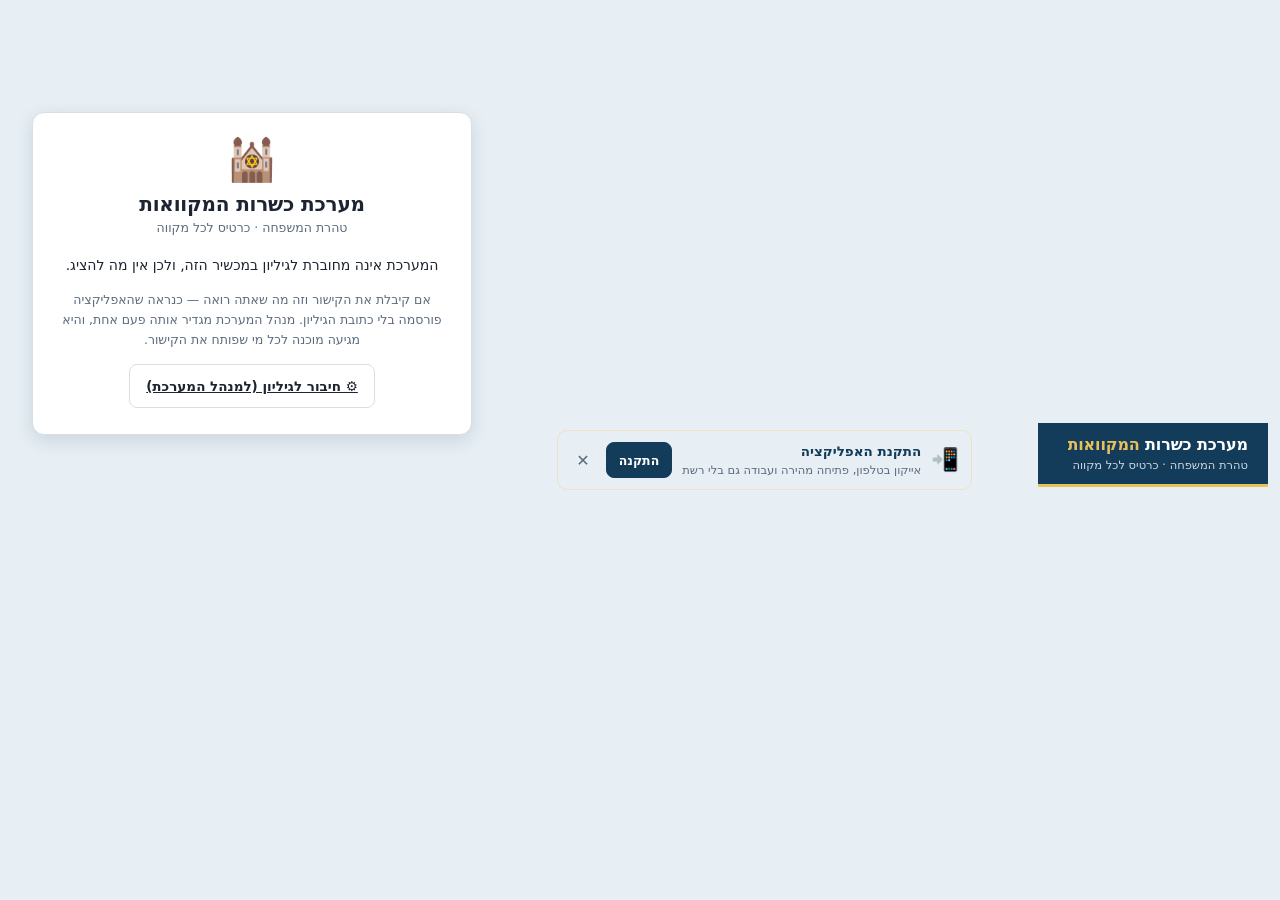
==== commit e10f47b4: "הקישור נפתח לכל מי שקיבל אותו: מסך כניסה, ומסך ההגדרות למנהל בלבד app/config.js פורסם עם apiUrl ריק," ====
--- a/app/index.html
+++ b/app/index.html
@@ -10,6 +10,8 @@
      הפניה לאפליקציית הדיונים האמיתית, שיושבת בתיקייה ובscope משלה. -->
 <script>if(/[?&]app=talk/.test(location.search)){location.replace("talk/"+location.hash);}</script>
 <meta name="theme-color" content="#123C5A">
+<meta name="mobile-web-app-capable" content="yes">
+<!-- הישן נשאר בשביל ספארי/iOS; כרום סימן אותו כמיושן ומזהיר בקונסול. -->
 <meta name="apple-mobile-web-app-capable" content="yes">
 <meta name="apple-mobile-web-app-title" content="מקוואות">
 <meta name="apple-mobile-web-app-status-bar-style" content="black-translucent">
@@ -794,6 +796,34 @@
 .um-row{display:flex;gap:6px;flex-wrap:wrap}
 .um-row input,.um-row select{flex:1;min-width:120px;padding:7px 9px;border:1px solid var(--line);border-radius:7px}
 .umenu .btn{text-align:center;text-decoration:none}
+/* --- פס ההתקנה (gate.js) --- */
+.install-bar{max-width:1180px;margin:10px auto 0;padding:0 14px}
+.ib-main{display:flex;align-items:center;gap:10px;background:var(--brand-soft);border:1px solid var(--accent-line);
+  border-radius:var(--radius);padding:10px 12px}
+.ib-main .ic{font-size:1.4rem;flex:none}
+.ib-txt{flex:1;min-width:0;display:flex;flex-direction:column}
+.ib-txt b{font-size:var(--fs-2);color:var(--brand)}
+.ib-txt small{font-size:var(--fs-0);color:var(--muted)}
+.ib-x{background:none;border:none;color:var(--muted);font-size:1rem;padding:4px 6px;flex:none}
+.ib-how{background:var(--card);border:1px solid var(--line);border-top:none;border-radius:0 0 var(--radius) var(--radius);
+  padding:10px 12px;font-size:var(--fs-2);line-height:1.6}
+@media (max-width:520px){.ib-txt small{display:none}}
+
+/* --- מסך הנעילה (gate.js) --- */
+body.locked .sidenav,body.locked .botnav,body.locked .nav-backdrop,body.locked #btnReport,
+body.locked #btnUser,body.locked .head-meta,body.locked #navToggle,body.locked #btnBack,
+body.locked #connBanner,body.locked #footer{display:none!important}
+body.locked{padding-bottom:0}
+.gate{max-width:440px;margin:6vh auto 0;background:var(--card);border:1px solid var(--line);
+  border-radius:var(--radius-lg);box-shadow:var(--shadow-2);padding:26px 22px;text-align:center}
+.gate-logo{font-size:2.6rem;line-height:1}
+.gate h2{font-size:var(--fs-5);margin-top:8px}
+.gate .gate-sub{font-size:var(--fs-1);color:var(--muted);margin-bottom:18px}
+.gate-body p{font-size:var(--fs-3);margin-bottom:14px}
+.gate-body .gate-note{font-size:var(--fs-1);color:var(--muted);line-height:1.6}
+.gate-body .btn{display:inline-flex;justify-content:center}
+.gate-body .btn.big{min-height:48px;font-size:var(--fs-4);padding:0 22px}
+.gate-settings{max-width:720px;margin:0 auto}
 </style>
 </head>
 <body>
@@ -817,6 +847,8 @@
     </div>
   </div>
 </header>
+
+<div class="install-bar" id="installBar" hidden></div>
 
 <div class="layout">
 <div class="nav-backdrop" id="navBackdrop"></div>
@@ -941,7 +973,7 @@
   <section class="view" id="view-users"></section>
 
   <!-- ===== הגדרות והרשאות ===== -->
-  <section class="view" id="view-settings"><div id="setupBox"></div><div id="permsBox"></div>
+  <section class="view" id="view-settings"><div id="setupBox"></div><div id="askBox"></div><div id="permsBox"></div>
     <p class="legal-links"><a href="privacy.html">מדיניות פרטיות</a> · <a href="terms.html">תנאי שימוש</a></p>
   </section>
 
@@ -1019,7 +1051,7 @@
       <p style="font-size:.9rem;color:var(--muted);margin-bottom:14px">נכנסים עם חשבון Google. השם יירשם אוטומטית, וכל דיווח, הודעה ושיבוץ יירשמו על שמך.</p>
       <div id="gsiButton" style="display:flex;justify-content:center;min-height:44px"></div>
       <div class="fmsg" id="loginMsg" style="margin-top:10px"></div>
-      <p style="font-size:.78rem;color:var(--muted);margin-top:14px">אפשר להמשיך לצפות בלי כניסה; כניסה נדרשת רק כדי לדווח, לדון ולקחת משימות.</p>
+      <p style="font-size:.78rem;color:var(--muted);margin-top:14px">הכניסה נדרשת לצפייה ולדיווח כאחד. רק מי שמנהל המערכת הוסיף מראש יכול להיכנס.</p>
     </div>
   </div>
 </div>
@@ -1035,7 +1067,9 @@
 <script src="work.js"></script>
 <script src="media.js"></script>
 <script src="edit.js"></script>
+<script src="gate.js"></script>
 <script src="setup.js"></script>
+<script src="ask.js"></script>
 <script src="perms.js"></script>
 <script src="projects.js"></script>
 <script src="contractor.js"></script>
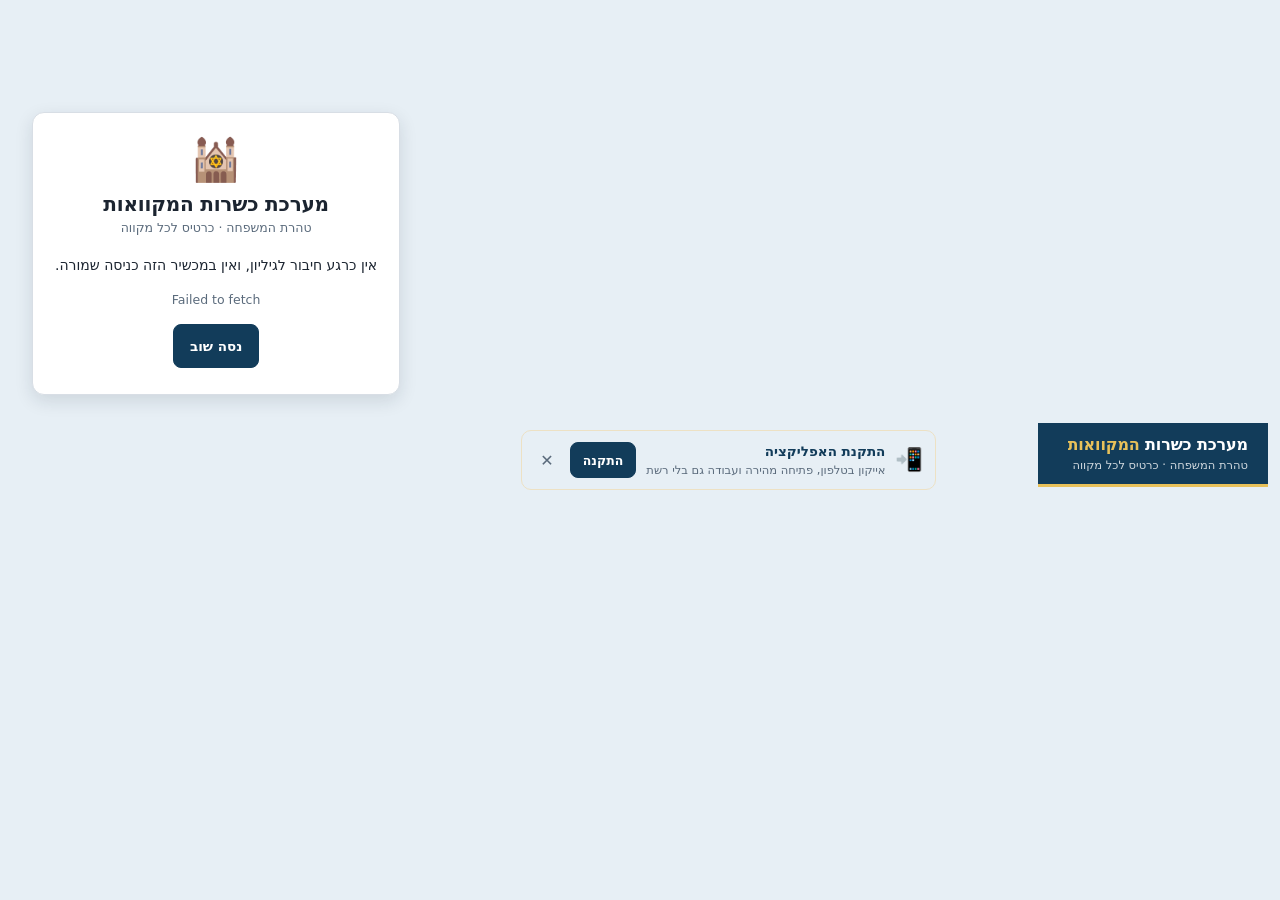
==== commit 71359c81: "בקשת גישה: מי שנכנס עם Google ואינו רשום מבקש הצטרפות, והמנהל מאשר עד כה מי שנכנס עם Google בלי שהמנ" ====
--- a/app/index.html
+++ b/app/index.html
@@ -824,6 +824,19 @@
 .gate-body .btn{display:inline-flex;justify-content:center}
 .gate-body .btn.big{min-height:48px;font-size:var(--fs-4);padding:0 22px}
 .gate-settings{max-width:720px;margin:0 auto}
+/* --- בקשות גישה --- */
+.req{border:1px solid var(--line);border-radius:var(--radius);padding:12px;margin-bottom:10px;background:var(--card)}
+.req.pending{border-inline-start:4px solid var(--warn)}
+.req.done{opacity:.65}
+.req h4{display:flex;align-items:center;gap:8px;font-size:var(--fs-3)}
+.req .dl{margin-top:8px}
+.req .dl div{display:flex;gap:8px;font-size:var(--fs-1);padding:2px 0}
+.req .dl dt{color:var(--muted);min-width:104px;flex:none}
+.req .dl dd{font-weight:600;word-break:break-word}
+.req .mismatch{color:var(--warn-ink);background:var(--warn-soft);border-radius:6px;padding:0 6px}
+.req .req-act{display:flex;gap:8px;align-items:center;flex-wrap:wrap;margin-top:10px}
+.join-who{display:flex;gap:10px;align-items:center;background:var(--brand-soft);border-radius:var(--radius);padding:10px;margin-bottom:12px}
+.join-who small{color:var(--muted);display:block}
 </style>
 </head>
 <body>
@@ -1051,8 +1064,15 @@
       <p style="font-size:.9rem;color:var(--muted);margin-bottom:14px">נכנסים עם חשבון Google. השם יירשם אוטומטית, וכל דיווח, הודעה ושיבוץ יירשמו על שמך.</p>
       <div id="gsiButton" style="display:flex;justify-content:center;min-height:44px"></div>
       <div class="fmsg" id="loginMsg" style="margin-top:10px"></div>
-      <p style="font-size:.78rem;color:var(--muted);margin-top:14px">הכניסה נדרשת לצפייה ולדיווח כאחד. רק מי שמנהל המערכת הוסיף מראש יכול להיכנס.</p>
+      <p style="font-size:.78rem;color:var(--muted);margin-top:14px">הכניסה נדרשת לצפייה ולדיווח כאחד. מי שעדיין אין לו גישה יוכל לבקש אותה מיד אחרי הכניסה, והמנהל יאשר.</p>
     </div>
+  </div>
+</div>
+<!-- ===== בקשת גישה (מי שנכנס עם Google ואינו רשום) ===== -->
+<div class="modal-bg" id="joinModal" hidden>
+  <div class="modal" role="dialog" aria-labelledby="joinTitle" style="max-width:440px">
+    <div class="modal-head"><h2 id="joinTitle">בקשת גישה למערכת</h2><button class="x" id="joinClose" type="button" aria-label="סגירה">✕</button></div>
+    <div class="modal-body" id="joinBody"></div>
   </div>
 </div>
 <div class="umenu" id="userMenu" hidden></div>
